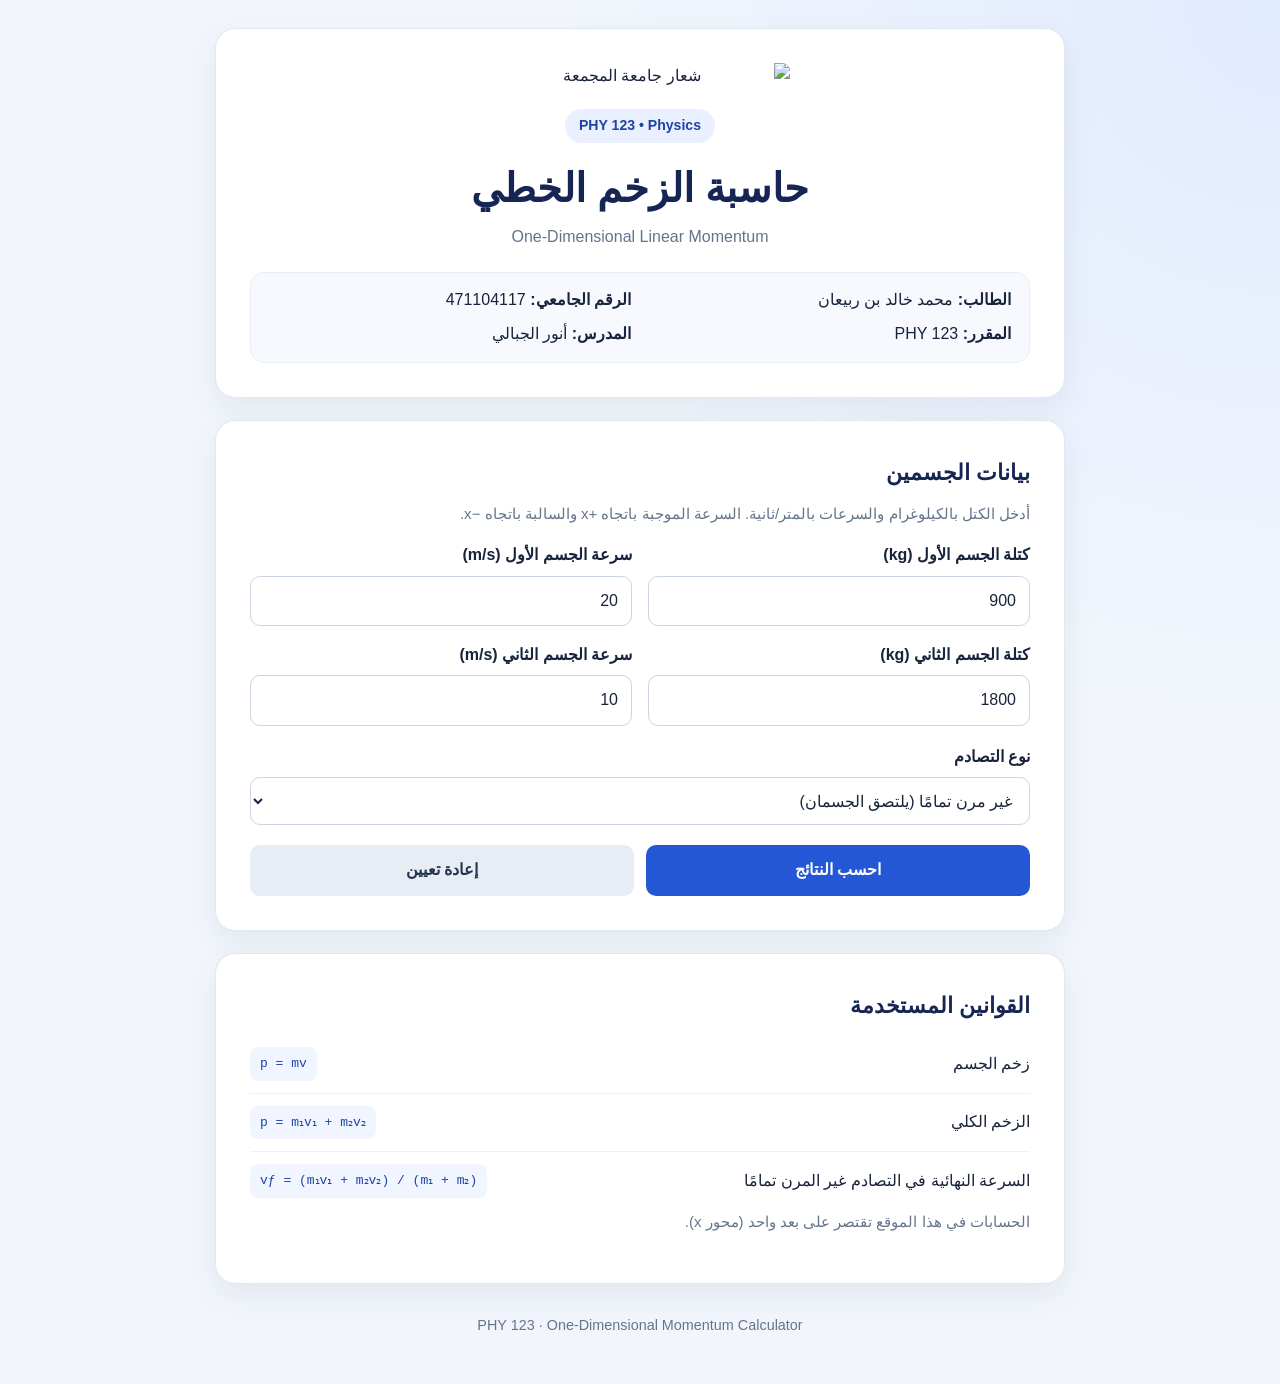
==== index.html @ 74c262bd "Rename index-2.html to index.html" ====
<!DOCTYPE html>
<html lang="ar" dir="rtl">
<head>
  <meta charset="UTF-8">
  <meta name="viewport" content="width=device-width, initial-scale=1.0">
  <meta name="description" content="PHY 123 one-dimensional linear momentum calculator">
  <title>PHY 123 | حاسبة الزخم الخطي</title>
  <link rel="stylesheet" href="style.css">
</head>
<body>
  <main class="container">
    <header class="hero">
      <img class="university-logo" src="majmaah-logo.jpg" alt="شعار جامعة المجمعة">
      <span class="course-tag">PHY 123 • Physics</span>
      <h1>حاسبة الزخم الخطي</h1>
      <p class="subtitle">One-Dimensional Linear Momentum</p>
      <div class="student-info">
        <p><strong>الطالب:</strong> محمد خالد بن ربيعان</p>
        <p><strong>الرقم الجامعي:</strong> 471104117</p>
        <p><strong>المقرر:</strong> PHY 123</p>
        <p><strong>المدرس:</strong> أنور الجبالي</p>
      </div>
    </header>
    <section class="card">
      <h2>بيانات الجسمين</h2>
      <p class="hint">أدخل الكتل بالكيلوغرام والسرعات بالمتر/ثانية. السرعة الموجبة باتجاه +x والسالبة باتجاه −x.</p>
      <div class="grid">
        <div class="field"><label for="m1">كتلة الجسم الأول (kg)</label><input id="m1" type="number" min="0.000001" step="any" value="900"></div>
        <div class="field"><label for="v1">سرعة الجسم الأول (m/s)</label><input id="v1" type="number" step="any" value="20"></div>
        <div class="field"><label for="m2">كتلة الجسم الثاني (kg)</label><input id="m2" type="number" min="0.000001" step="any" value="1800"></div>
        <div class="field"><label for="v2">سرعة الجسم الثاني (m/s)</label><input id="v2" type="number" step="any" value="10"></div>
      </div>
      <div class="field collision-field">
        <label for="collision">نوع التصادم</label>
        <select id="collision">
          <option value="inelastic">غير مرن تمامًا (يلتصق الجسمان)</option>
          <option value="elastic">مرن (في بعد واحد)</option>
        </select>
      </div>
      <div class="buttons"><button id="calculate" type="button">احسب النتائج</button><button id="reset" type="button" class="secondary">إعادة تعيين</button></div>
      <div id="result" class="result" aria-live="polite" hidden></div>
    </section>
    <section class="card formulas">
      <h2>القوانين المستخدمة</h2>
      <div class="formula-row"><span>زخم الجسم</span><code>p = mv</code></div>
      <div class="formula-row"><span>الزخم الكلي</span><code>p = m₁v₁ + m₂v₂</code></div>
      <div class="formula-row"><span>السرعة النهائية في التصادم غير المرن تمامًا</span><code>vƒ = (m₁v₁ + m₂v₂) / (m₁ + m₂)</code></div>
      <p class="hint">الحسابات في هذا الموقع تقتصر على بعد واحد (محور x).</p>
    </section>
    <footer>PHY 123 · One-Dimensional Momentum Calculator</footer>
  </main>
  <script src="script.js"></script>
</body>
</html>
---- style.css ----
* { box-sizing: border-box; }
:root { --navy:#172554; --blue:#2457d6; --blue-dark:#1d43a7; --muted:#64748b; --surface:#fff; --background:#f2f6fc; }
body { margin:0; padding:28px 16px; font-family:-apple-system,BlinkMacSystemFont,"Segoe UI",Arial,Tahoma,sans-serif; color:#18243b; background:radial-gradient(circle at top right,#e1ebff 0,transparent 38%),var(--background); line-height:1.65; }
.container { max-width:850px; margin:0 auto; }
.hero,.card { background:var(--surface); border:1px solid rgba(219,228,240,.85); border-radius:20px; box-shadow:0 12px 32px rgba(28,48,84,.07); padding:clamp(20px,4vw,34px); margin-bottom:22px; }
.hero { text-align:center; }
.university-logo { display:block; width:min(100%,300px); max-height:150px; object-fit:contain; margin:0 auto 20px; border-radius:8px; }
.course-tag { display:inline-block; background:#eaf0ff; color:var(--blue-dark); border-radius:999px; padding:5px 14px; font-weight:700; font-size:.88rem; }
h1 { color:var(--navy); font-size:clamp(1.8rem,5vw,2.5rem); margin:12px 0 0; }
h2 { color:var(--navy); font-size:1.35rem; margin:0 0 12px; }
.subtitle { color:var(--muted); direction:ltr; margin:3px 0 22px; }
.student-info { display:grid; grid-template-columns:repeat(2,minmax(0,1fr)); gap:8px 18px; text-align:right; background:#f7f9fe; border:1px solid #e8eef8; border-radius:14px; padding:14px 18px; }
.student-info p { margin:0; overflow-wrap:anywhere; }
.hint { color:var(--muted); font-size:.94rem; margin-top:0; }
.grid { display:grid; grid-template-columns:repeat(2,minmax(0,1fr)); gap:16px; }
.field { min-width:0; }
label { display:block; font-weight:700; margin:0 0 7px; }
input,select { width:100%; min-height:48px; padding:11px 13px; font:inherit; font-size:1rem; color:#18243b; background:#fff; border:1px solid #cbd5e1; border-radius:10px; }
input:focus,select:focus { outline:3px solid #dbe7ff; border-color:var(--blue); }
.collision-field { margin-top:18px; }
.buttons { display:flex; gap:12px; margin-top:20px; }
button { min-height:48px; flex:1; border:0; border-radius:10px; padding:12px 16px; font:inherit; font-weight:700; cursor:pointer; background:var(--blue); color:white; }
button:hover { background:var(--blue-dark); }
button:focus-visible { outline:3px solid #9bb7ff; outline-offset:2px; }
button.secondary { background:#e8edf5; color:#24334e; }
button.secondary:hover { background:#dbe3ef; }
.result { margin-top:22px; padding:18px; border:1px solid #c9e7d8; background:#f0fbf5; border-radius:14px; overflow-wrap:anywhere; }
.result h3 { margin:0 0 8px; color:#166534; }
.result p { margin:7px 0; }
.result .total { font-weight:800; font-size:1.08rem; }
.formula-row { display:flex; align-items:center; justify-content:space-between; gap:14px; padding:12px 0; border-bottom:1px solid #edf1f7; }
.formula-row:last-of-type { border-bottom:0; }
code { direction:ltr; unicode-bidi:isolate; background:#f1f5ff; color:#1d43a7; padding:6px 10px; border-radius:8px; white-space:normal; text-align:left; }
footer { text-align:center; color:var(--muted); padding:8px 0 18px; font-size:.9rem; direction:ltr; }
@media(max-width:560px) { body{padding:12px 10px;} .student-info,.grid{grid-template-columns:1fr;} .buttons{flex-direction:column;} .formula-row{align-items:flex-start;flex-direction:column;gap:7px;} .university-logo{width:min(100%,240px);max-height:125px;} }
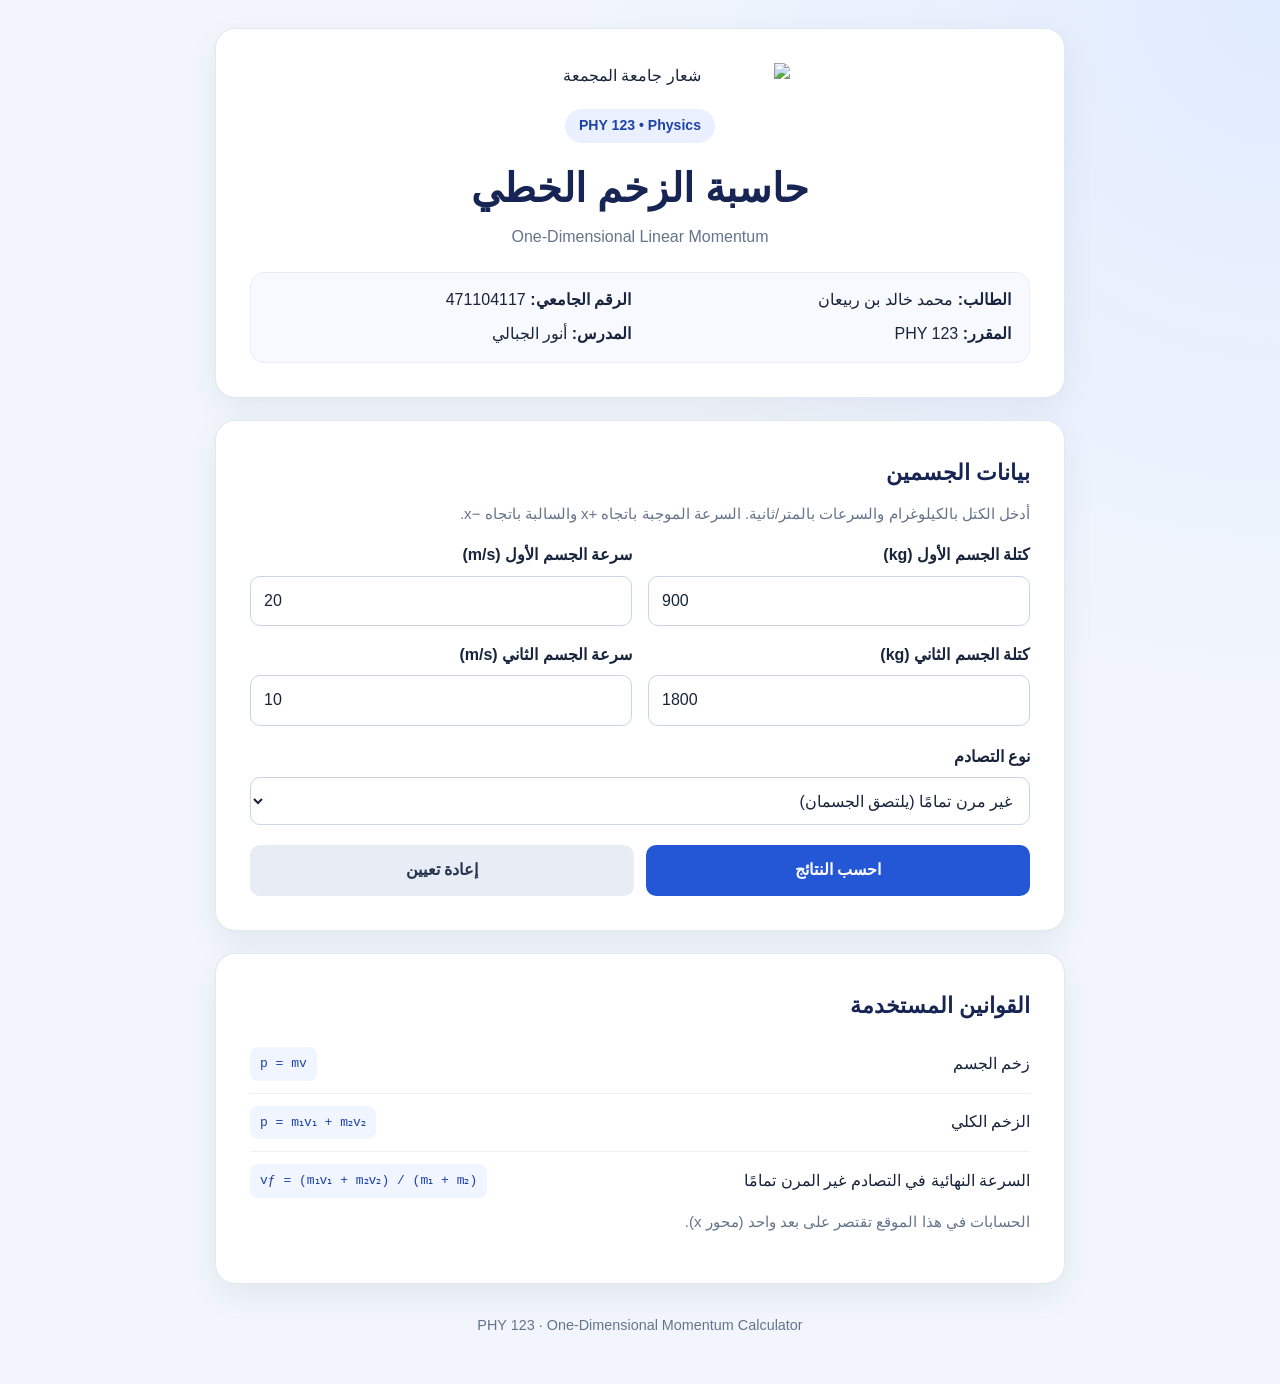
==== commit 8a26aed1: "Rename index-2.html to index.html" ====
--- a/index.html
+++ b/index.html
@@ -26,9 +26,9 @@
       <p class="hint">أدخل الكتل بالكيلوغرام والسرعات بالمتر/ثانية. السرعة الموجبة باتجاه +x والسالبة باتجاه −x.</p>
       <div class="grid">
         <div class="field"><label for="m1">كتلة الجسم الأول (kg)</label><input id="m1" type="number" min="0.000001" step="any" value="900"></div>
-        <div class="field"><label for="v1">سرعة الجسم الأول (m/s)</label><input id="v1" type="number" step="any" value="20"></div>
+        <div class="field"><label for="v1">سرعة الجسم الأول (m/s)</label><input id="v1" type="number" step="any" value="20" dir="ltr"></div>
         <div class="field"><label for="m2">كتلة الجسم الثاني (kg)</label><input id="m2" type="number" min="0.000001" step="any" value="1800"></div>
-        <div class="field"><label for="v2">سرعة الجسم الثاني (m/s)</label><input id="v2" type="number" step="any" value="10"></div>
+        <div class="field"><label for="v2">سرعة الجسم الثاني (m/s)</label><input id="v2" type="number" step="any" value="10" dir="ltr"></div>
       </div>
       <div class="field collision-field">
         <label for="collision">نوع التصادم</label>
--- a/style.css
+++ b/style.css
@@ -33,3 +33,18 @@
 code { direction:ltr; unicode-bidi:isolate; background:#f1f5ff; color:#1d43a7; padding:6px 10px; border-radius:8px; white-space:normal; text-align:left; }
 footer { text-align:center; color:var(--muted); padding:8px 0 18px; font-size:.9rem; direction:ltr; }
 @media(max-width:560px) { body{padding:12px 10px;} .student-info,.grid{grid-template-columns:1fr;} .buttons{flex-direction:column;} .formula-row{align-items:flex-start;flex-direction:column;gap:7px;} .university-logo{width:min(100%,240px);max-height:125px;} }
+
+
+/* Keep Arabic page layout RTL, but display numeric signs naturally. */
+input[type="number"] {
+  direction: ltr;
+  text-align: left;
+  unicode-bidi: isolate;
+}
+
+.result b,
+.result .total,
+.result code {
+  direction: ltr;
+  unicode-bidi: isolate;
+}
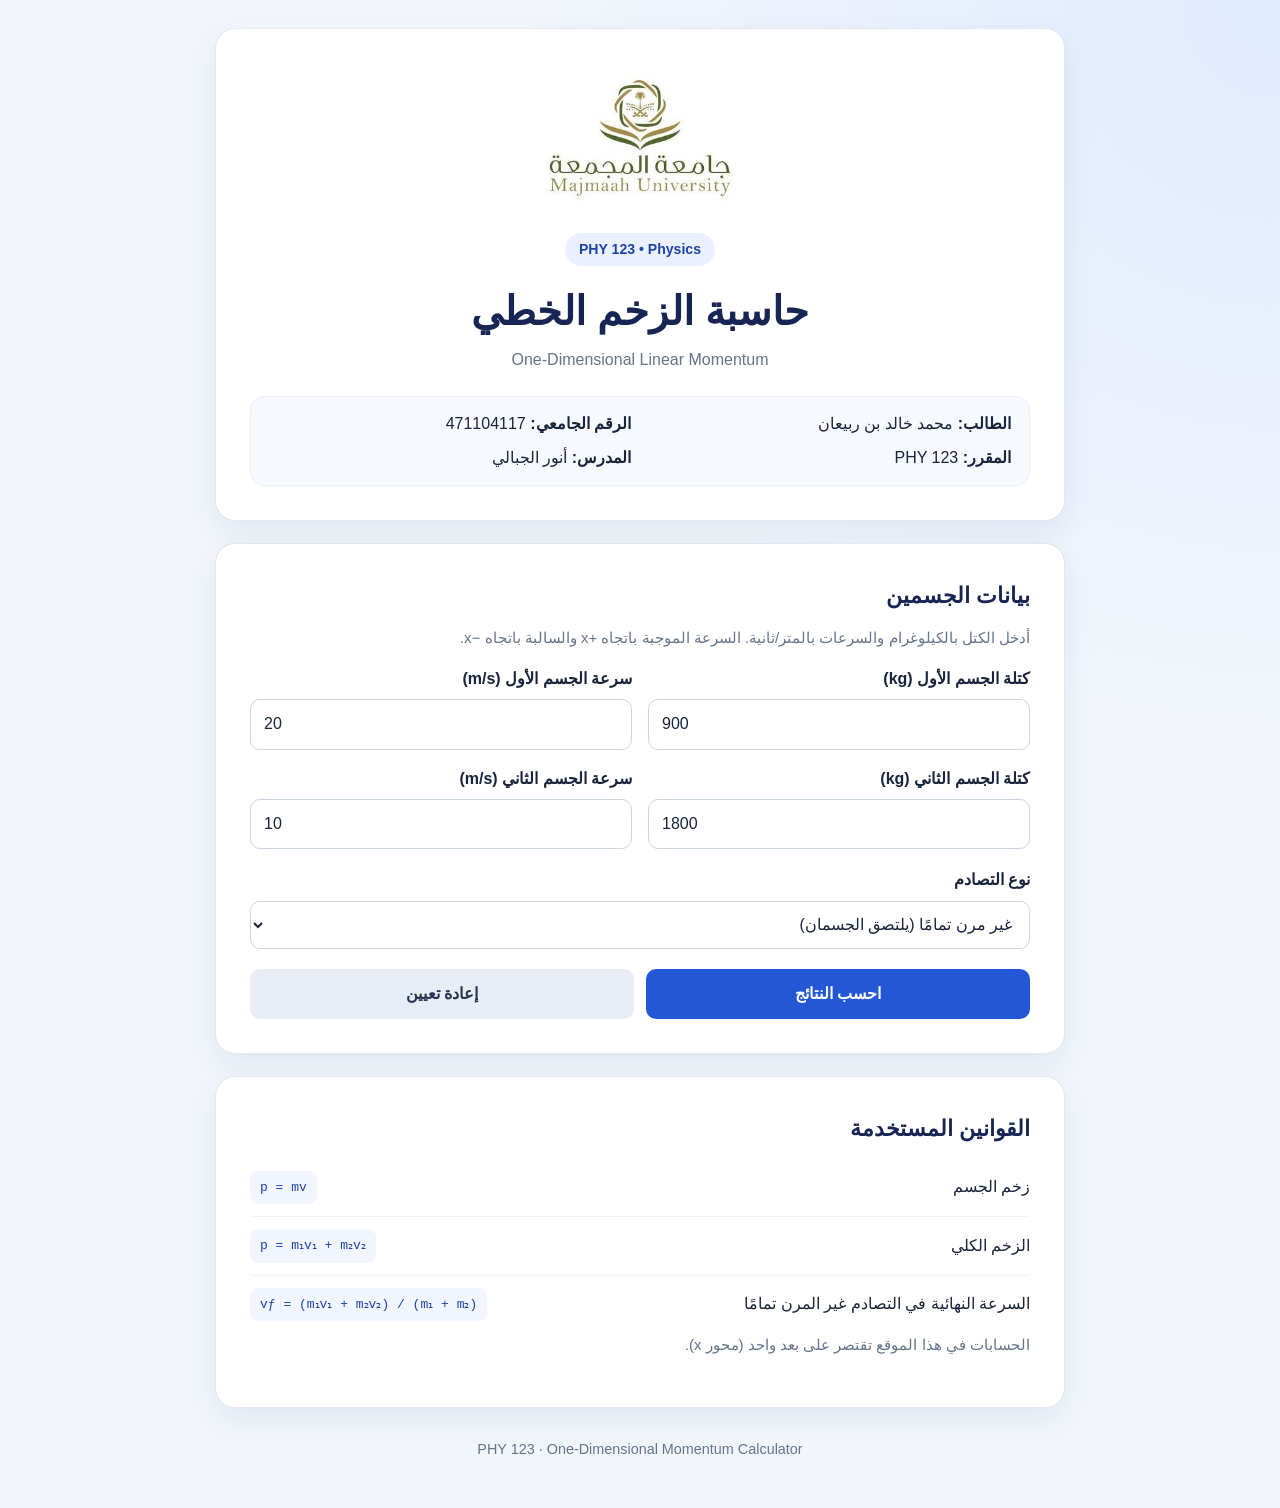
==== commit cc8c19f4: "Change university logo image format from jpg to jpeg" ====
--- a/index.html
+++ b/index.html
@@ -10,7 +10,7 @@
 <body>
   <main class="container">
     <header class="hero">
-      <img class="university-logo" src="majmaah-logo.jpg" alt="شعار جامعة المجمعة">
+      <img class="university-logo" src="majmaah-logo.jpeg" alt="شعار جامعة المجمعة">
       <span class="course-tag">PHY 123 • Physics</span>
       <h1>حاسبة الزخم الخطي</h1>
       <p class="subtitle">One-Dimensional Linear Momentum</p>
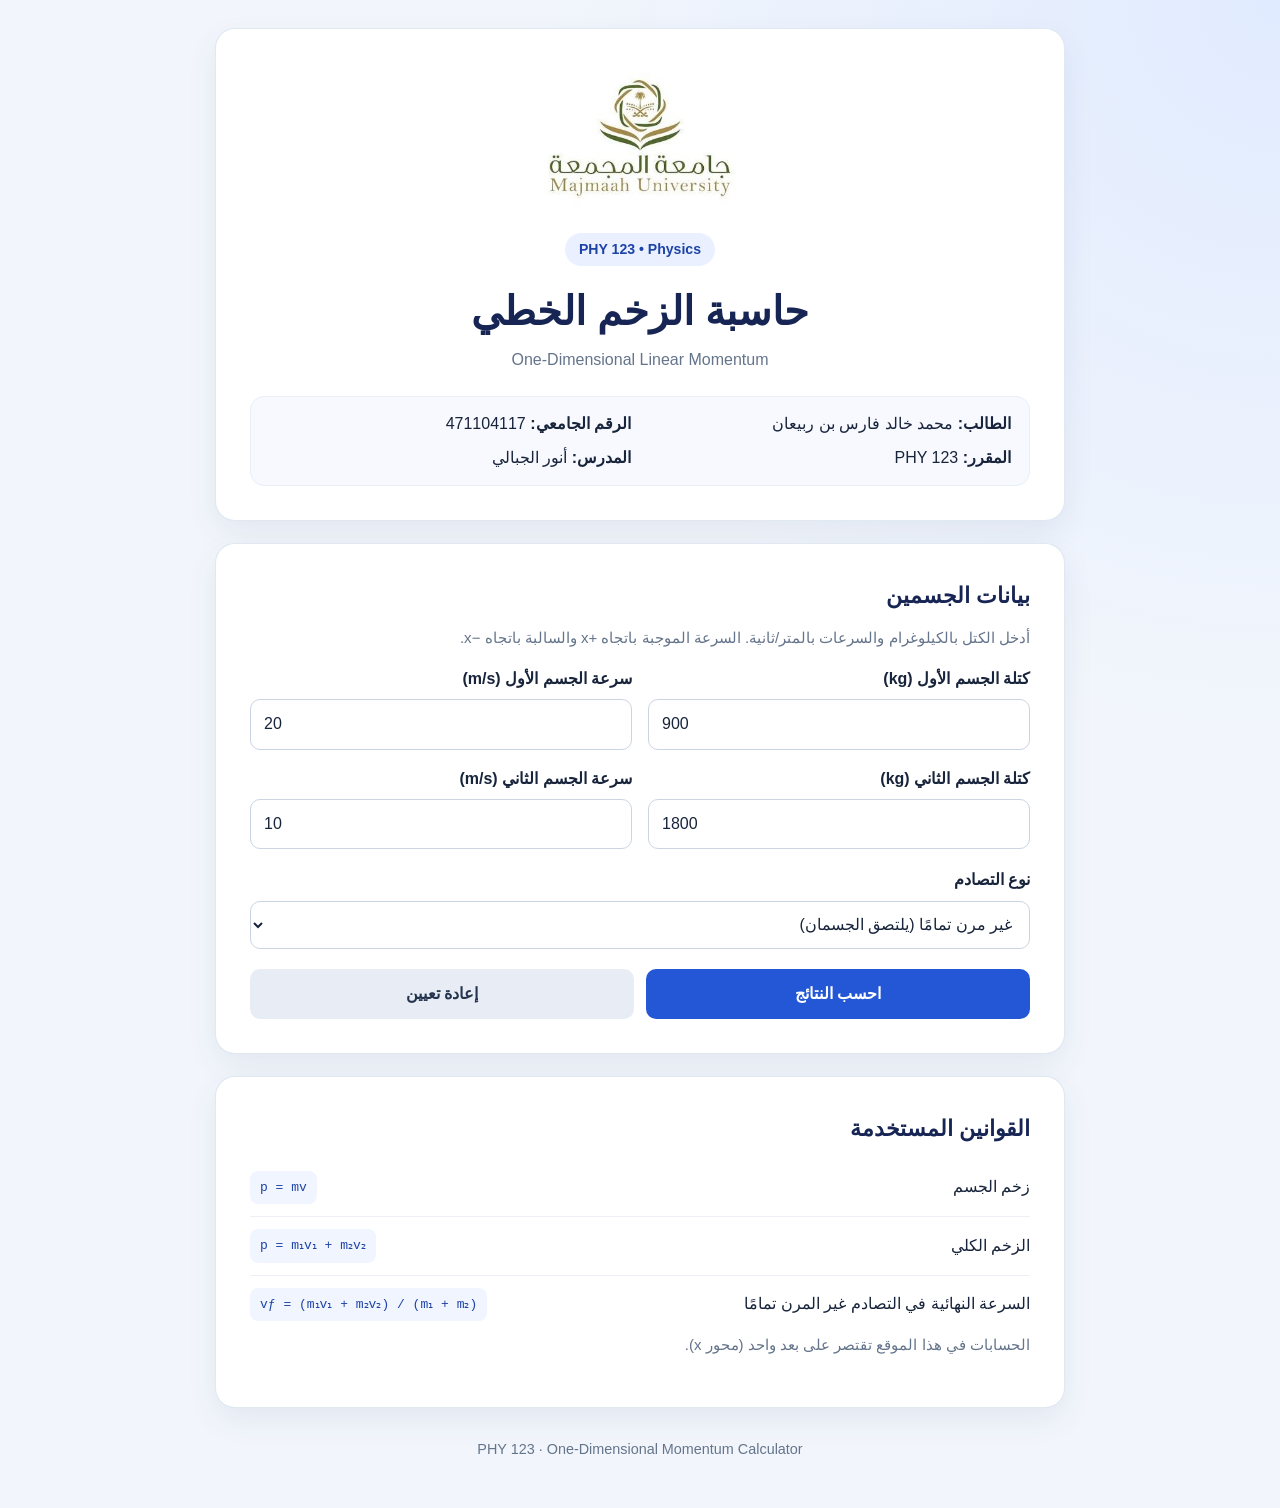
==== commit 211c0fc0: "Update student name in index.html" ====
--- a/index.html
+++ b/index.html
@@ -15,7 +15,7 @@
       <h1>حاسبة الزخم الخطي</h1>
       <p class="subtitle">One-Dimensional Linear Momentum</p>
       <div class="student-info">
-        <p><strong>الطالب:</strong> محمد خالد بن ربيعان</p>
+        <p><strong>الطالب:</strong> محمد خالد فارس بن ربيعان</p>
         <p><strong>الرقم الجامعي:</strong> 471104117</p>
         <p><strong>المقرر:</strong> PHY 123</p>
         <p><strong>المدرس:</strong> أنور الجبالي</p>
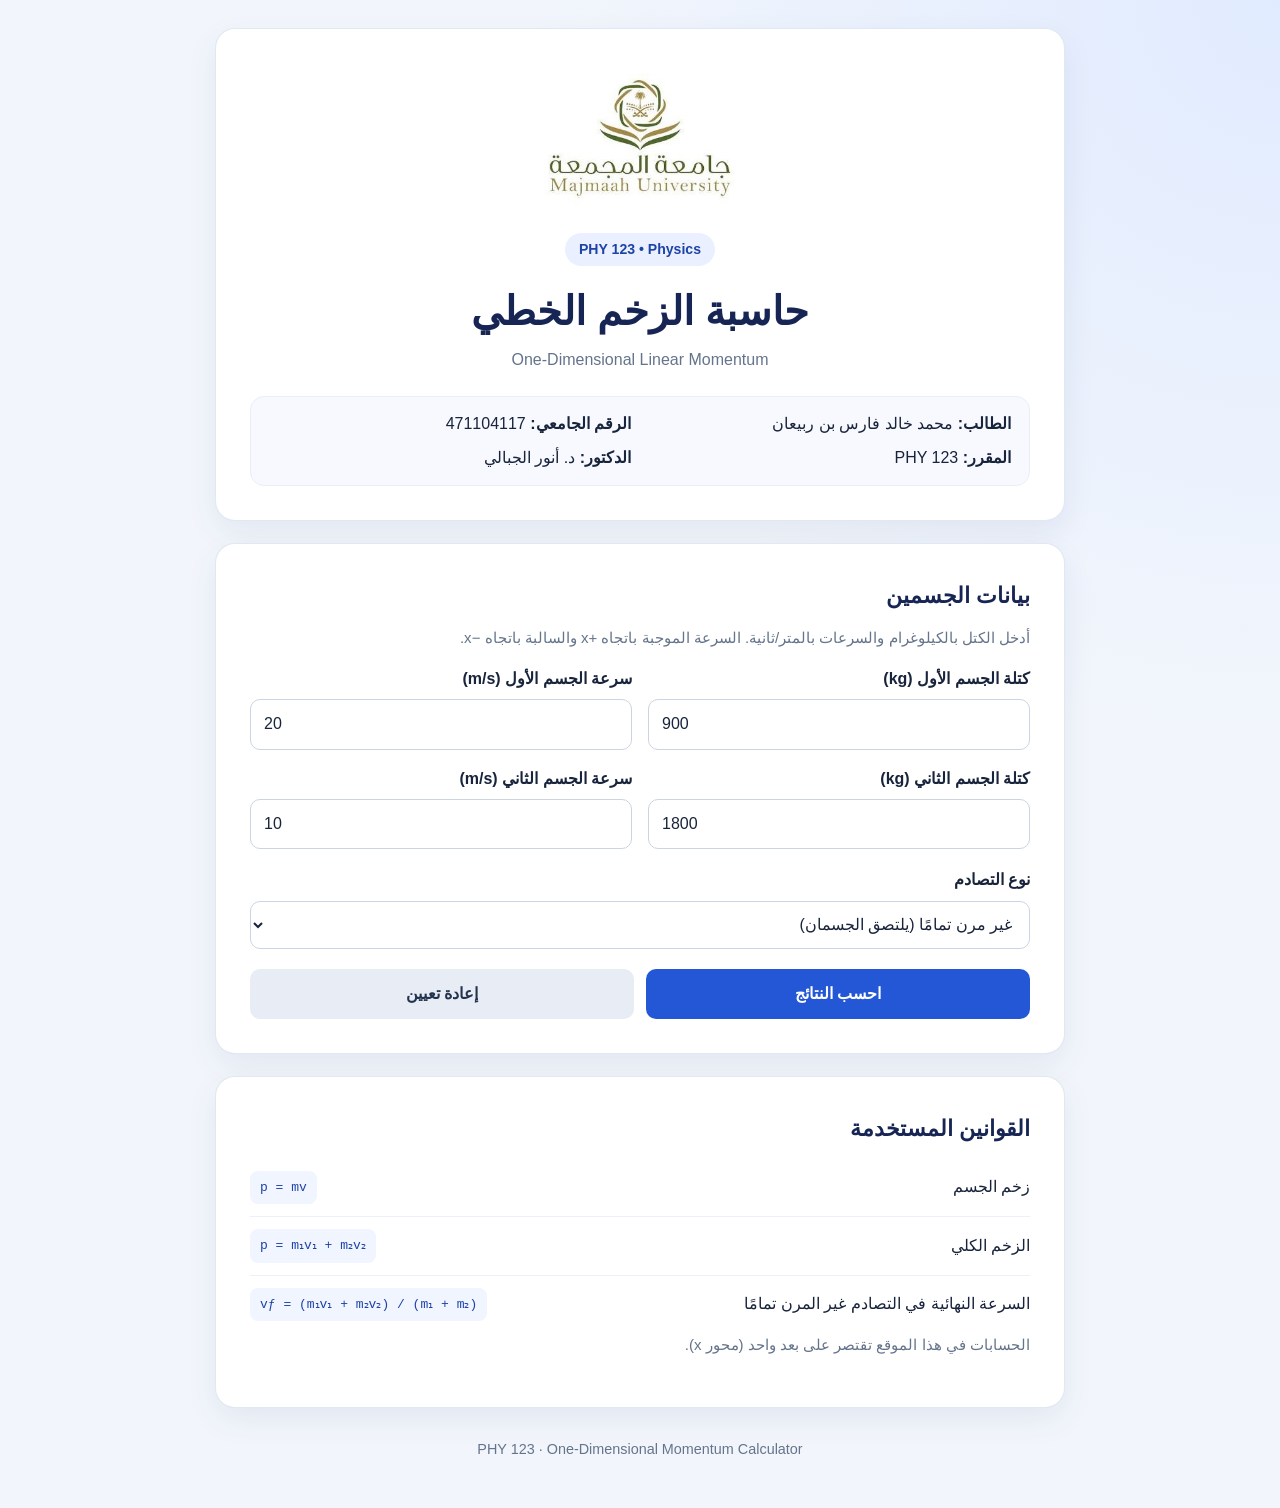
==== commit af80adf7: "Update index.html" ====
--- a/index.html
+++ b/index.html
@@ -18,7 +18,7 @@
         <p><strong>الطالب:</strong> محمد خالد فارس بن ربيعان</p>
         <p><strong>الرقم الجامعي:</strong> 471104117</p>
         <p><strong>المقرر:</strong> PHY 123</p>
-        <p><strong>المدرس:</strong> أنور الجبالي</p>
+        <p><strong>الدكتور:</strong> د. أنور الجبالي</p>
       </div>
     </header>
     <section class="card">
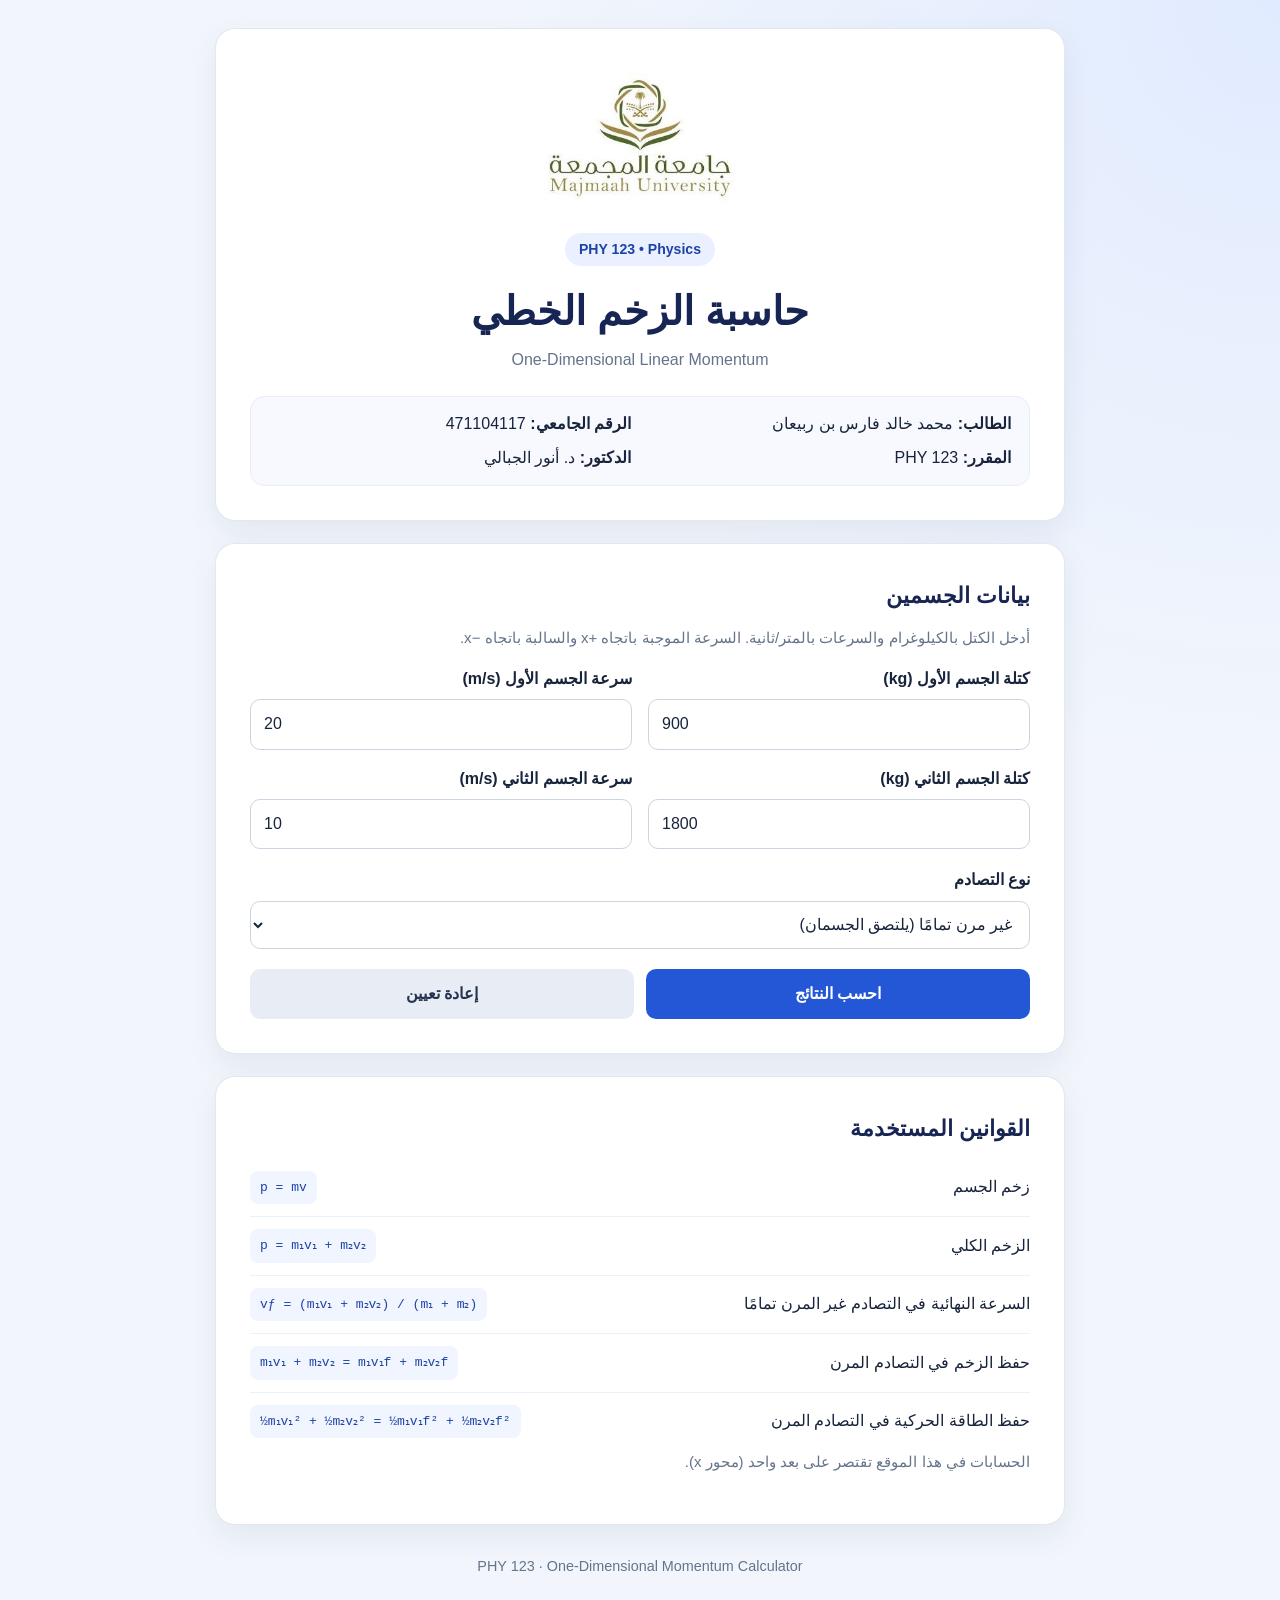
==== commit 3cb5aa81: "Add formulas for elastic and inelastic collisions" ====
--- a/index.html
+++ b/index.html
@@ -44,7 +44,17 @@
       <h2>القوانين المستخدمة</h2>
       <div class="formula-row"><span>زخم الجسم</span><code>p = mv</code></div>
       <div class="formula-row"><span>الزخم الكلي</span><code>p = m₁v₁ + m₂v₂</code></div>
-      <div class="formula-row"><span>السرعة النهائية في التصادم غير المرن تمامًا</span><code>vƒ = (m₁v₁ + m₂v₂) / (m₁ + m₂)</code></div>
+      <div 
+      class="formula-row"><span>السرعة النهائية في التصادم غير المرن تمامًا</span><code>vƒ = (m₁v₁ + m₂v₂) / (m₁ + m₂)</code></div>
+      <div class="formula-row">
+  <span>حفظ الزخم في التصادم المرن</span>
+  <code>m₁v₁ + m₂v₂ = m₁v₁f + m₂v₂f</code>
+</div>
+
+<div class="formula-row">
+  <span>حفظ الطاقة الحركية في التصادم المرن</span>
+  <code>½m₁v₁² + ½m₂v₂² = ½m₁v₁f² + ½m₂v₂f²</code>
+</div>
       <p class="hint">الحسابات في هذا الموقع تقتصر على بعد واحد (محور x).</p>
     </section>
     <footer>PHY 123 · One-Dimensional Momentum Calculator</footer>
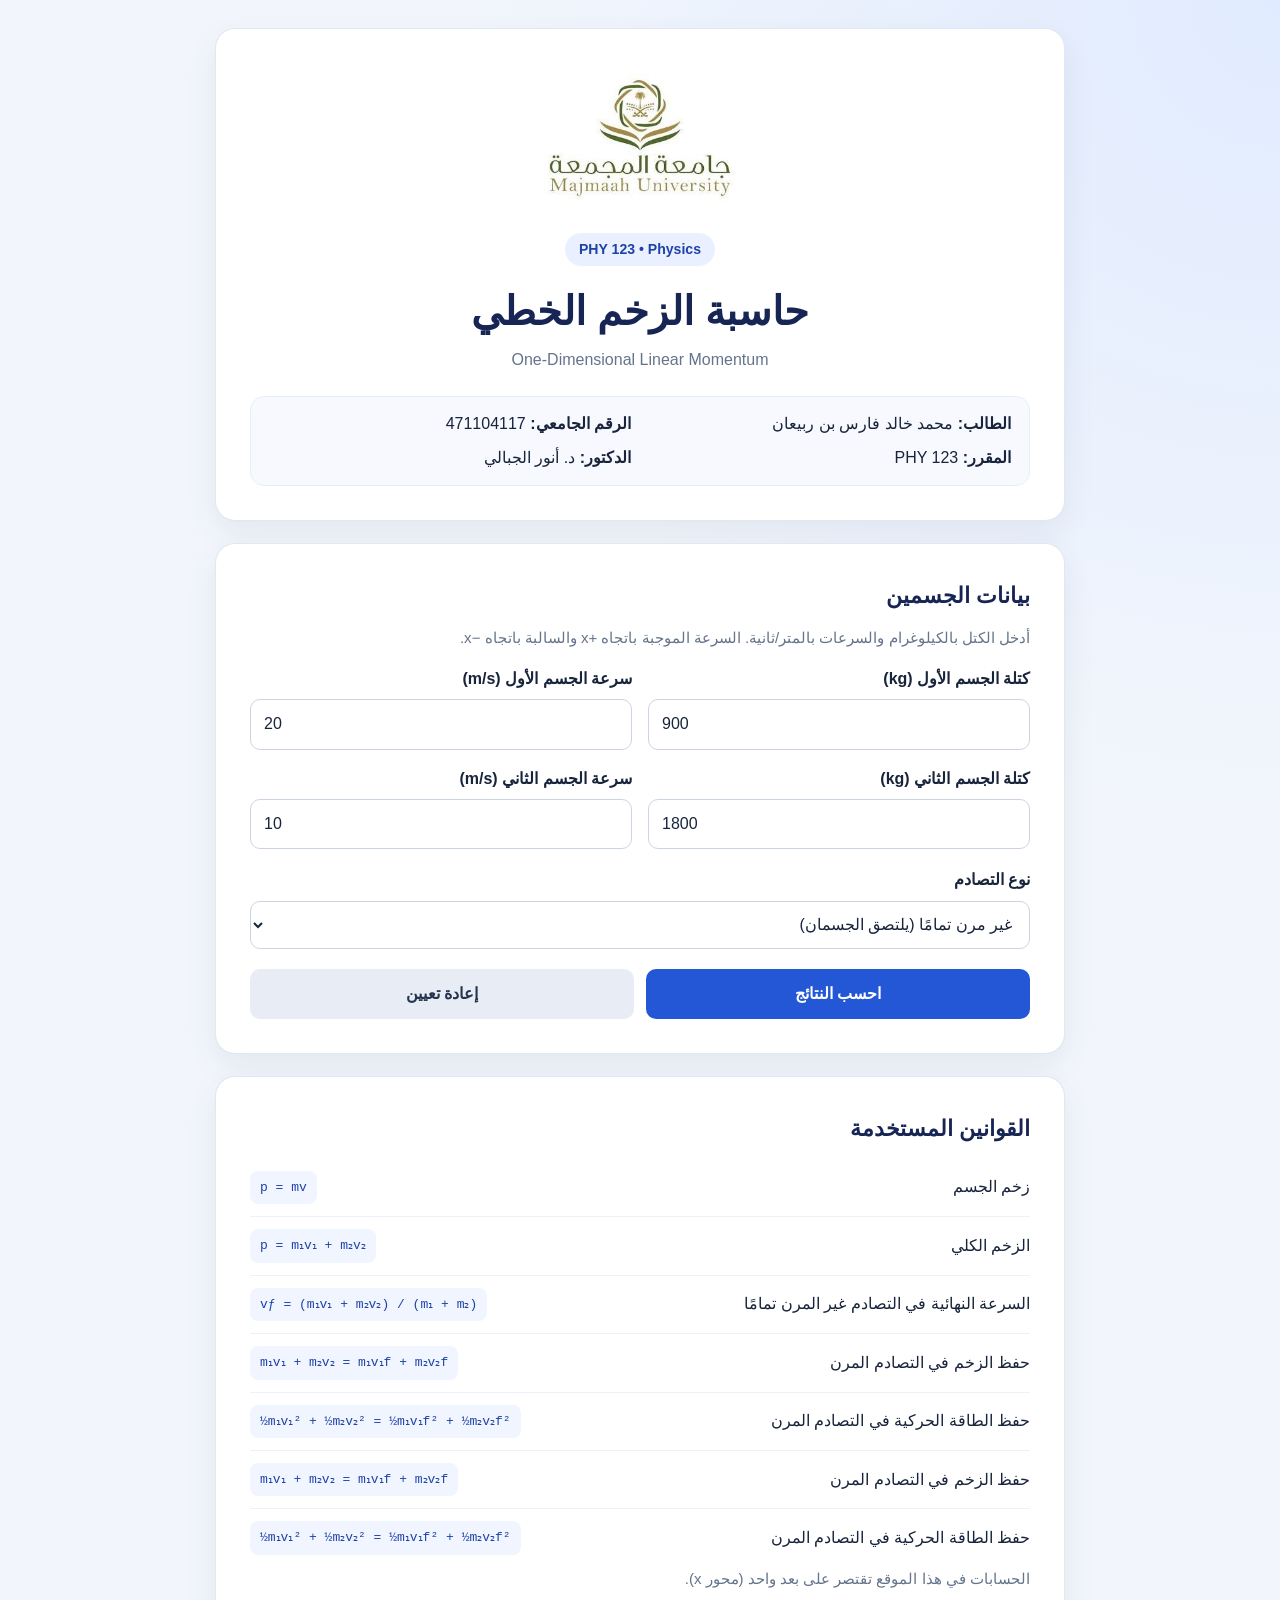
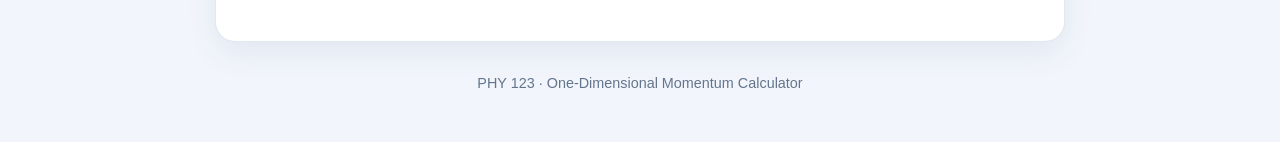
==== commit 5b29a9fc: "Update index.html" ====
--- a/index.html
+++ b/index.html
@@ -55,6 +55,15 @@
   <span>حفظ الطاقة الحركية في التصادم المرن</span>
   <code>½m₁v₁² + ½m₂v₂² = ½m₁v₁f² + ½m₂v₂f²</code>
 </div>
+      <div class="formula-row">
+  <span>حفظ الزخم في التصادم المرن</span>
+  <code>m₁v₁ + m₂v₂ = m₁v₁f + m₂v₂f</code>
+</div>
+
+<div class="formula-row">
+  <span>حفظ الطاقة الحركية في التصادم المرن</span>
+  <code>½m₁v₁² + ½m₂v₂² = ½m₁v₁f² + ½m₂v₂f²</code>
+</div>
       <p class="hint">الحسابات في هذا الموقع تقتصر على بعد واحد (محور x).</p>
     </section>
     <footer>PHY 123 · One-Dimensional Momentum Calculator</footer>
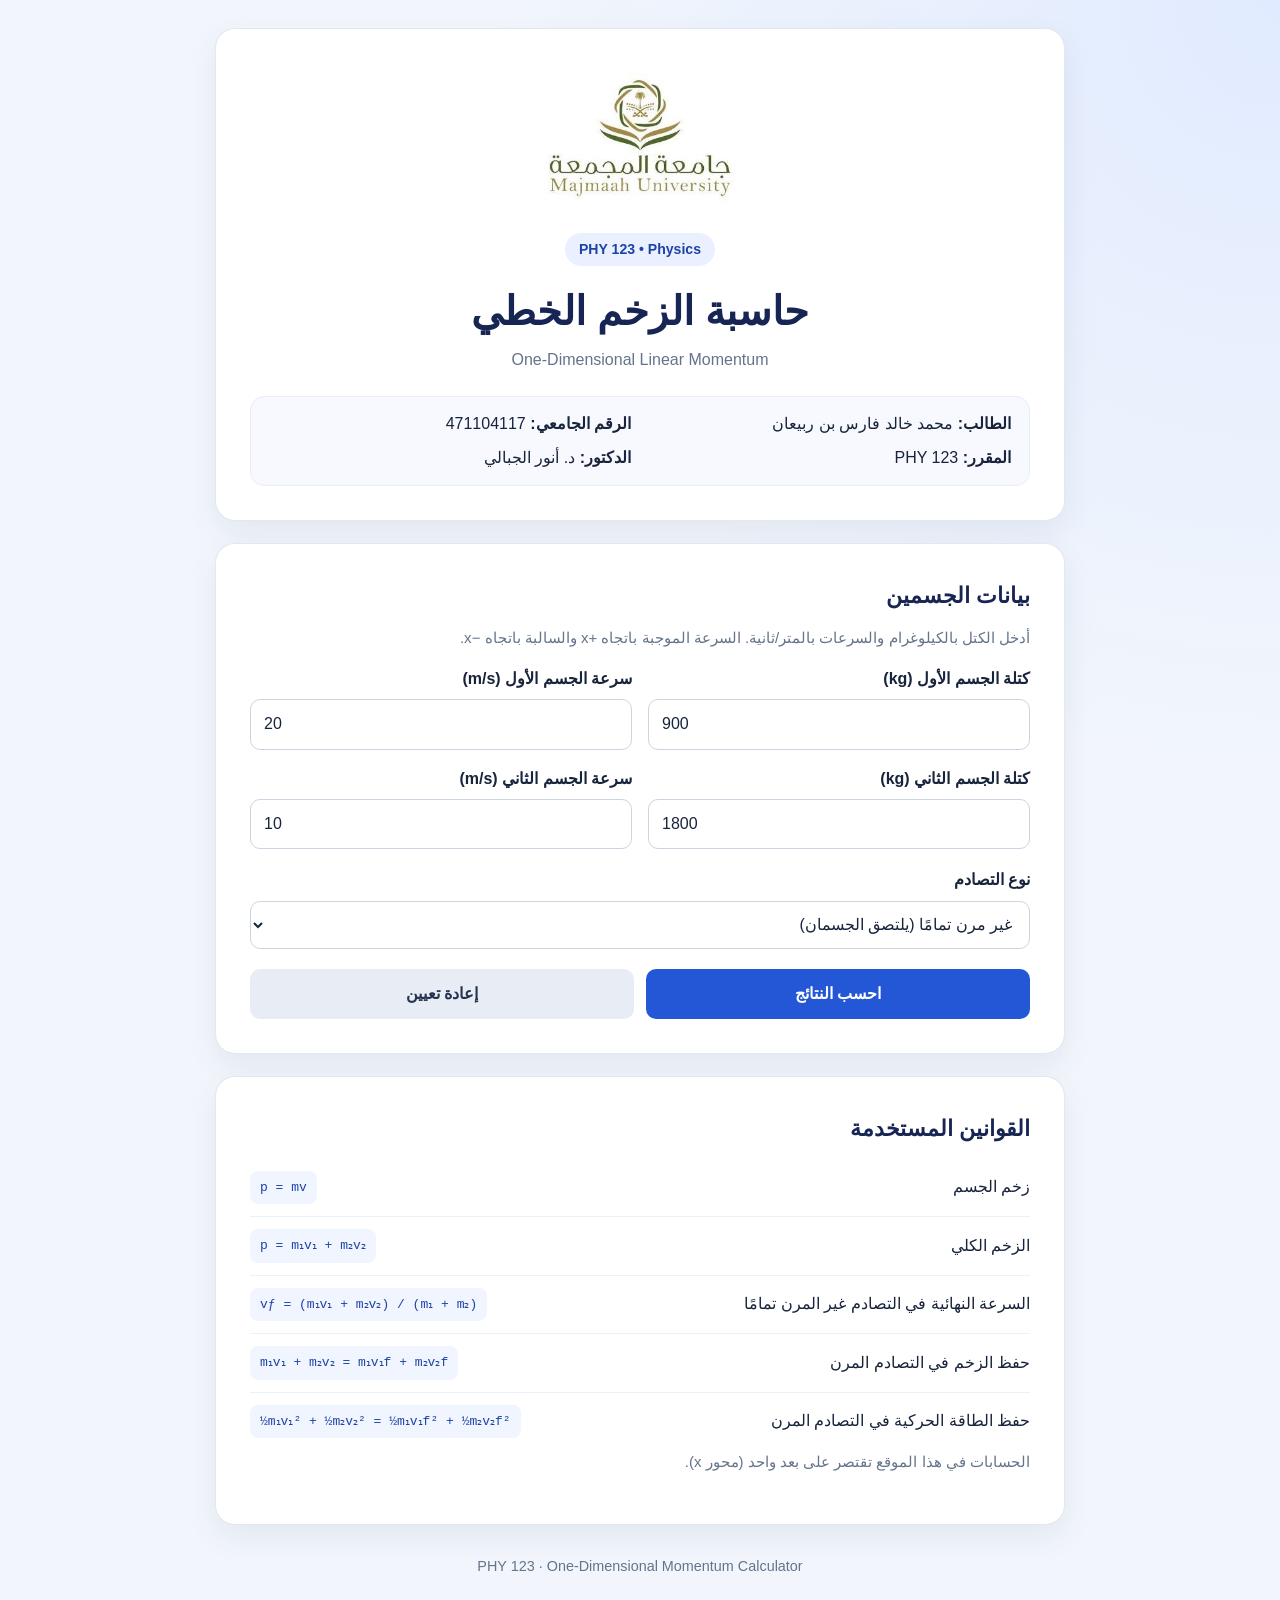
==== commit d7f08639: "Update index.html" ====
--- a/index.html
+++ b/index.html
@@ -50,16 +50,6 @@
   <span>حفظ الزخم في التصادم المرن</span>
   <code>m₁v₁ + m₂v₂ = m₁v₁f + m₂v₂f</code>
 </div>
-
-<div class="formula-row">
-  <span>حفظ الطاقة الحركية في التصادم المرن</span>
-  <code>½m₁v₁² + ½m₂v₂² = ½m₁v₁f² + ½m₂v₂f²</code>
-</div>
-      <div class="formula-row">
-  <span>حفظ الزخم في التصادم المرن</span>
-  <code>m₁v₁ + m₂v₂ = m₁v₁f + m₂v₂f</code>
-</div>
-
 <div class="formula-row">
   <span>حفظ الطاقة الحركية في التصادم المرن</span>
   <code>½m₁v₁² + ½m₂v₂² = ½m₁v₁f² + ½m₂v₂f²</code>
